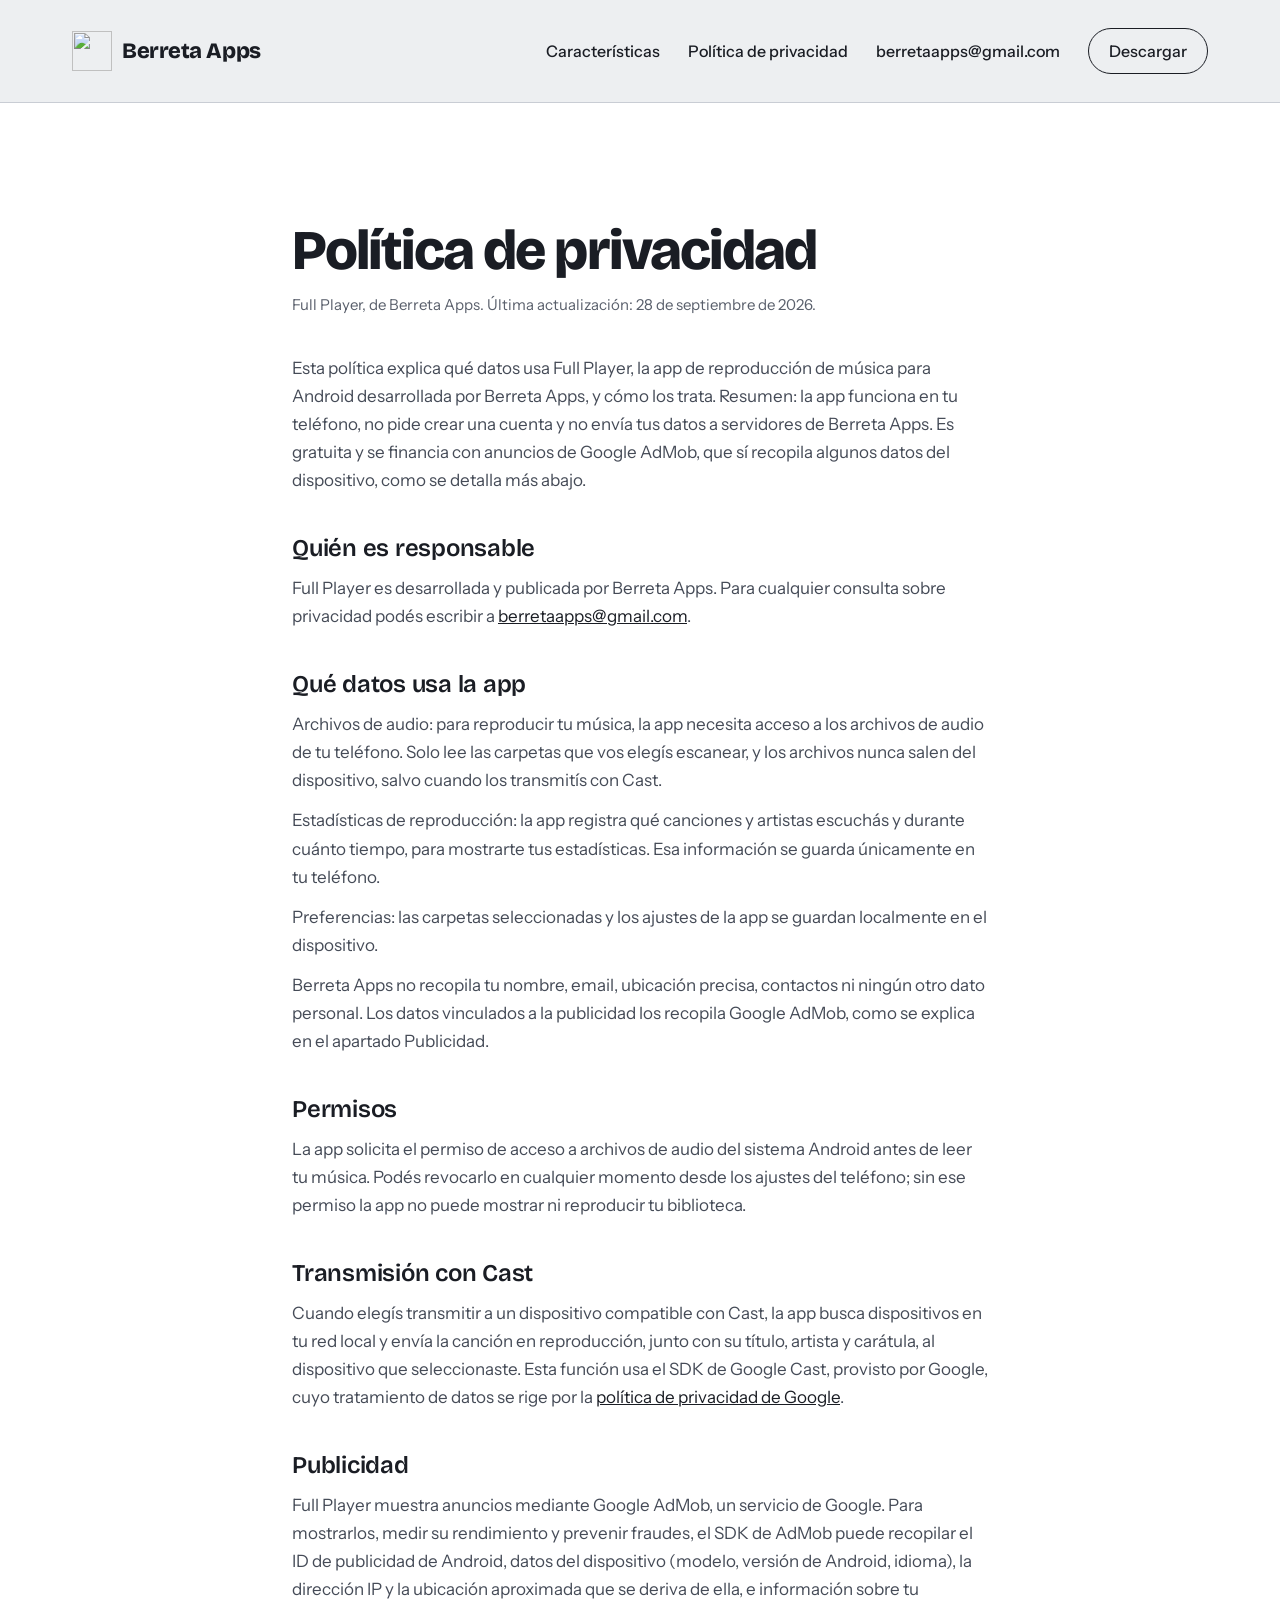
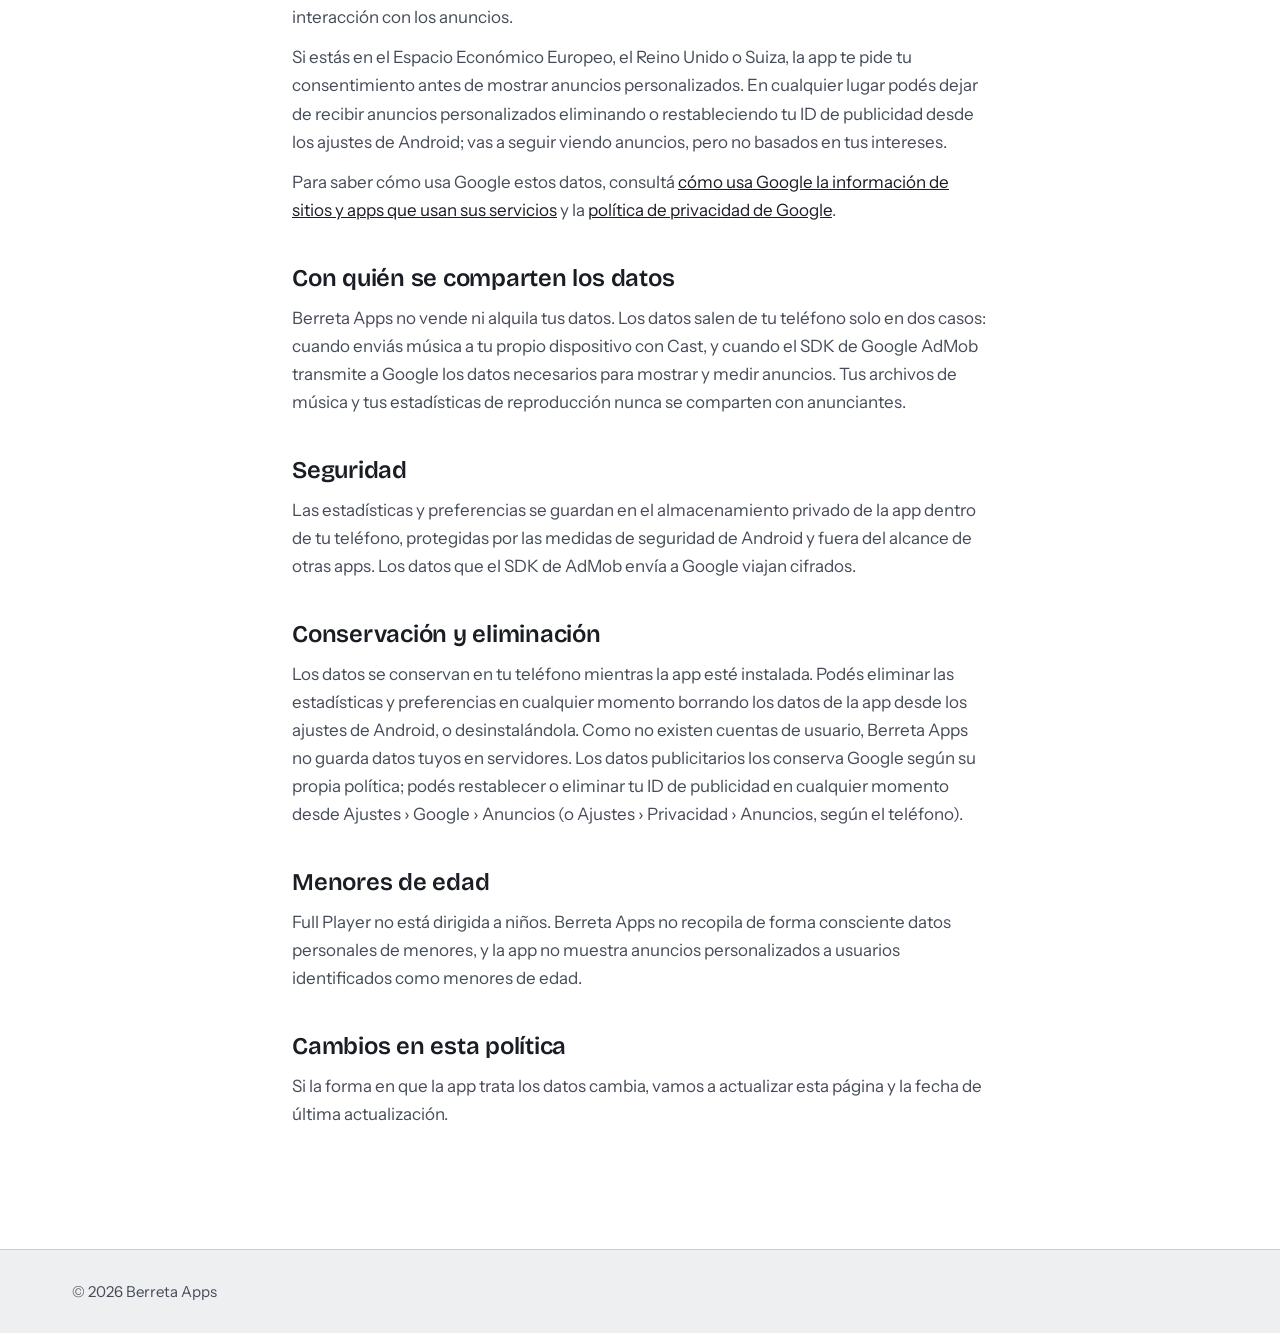
==== index.html @ 97961e1f "Add files via upload" ====
<!doctype html>
<html lang="es">
<head>
<meta charset="utf-8">
<meta name="viewport" content="width=device-width, initial-scale=1">
<title>Política de privacidad — Full Player | Berreta Apps</title>
<meta name="description" content="Política de privacidad de Full Player, app de Berreta Apps.">
<link rel="icon" type="image/png" href="../assets/favicon.png">
<link rel="apple-touch-icon" href="../assets/apple-touch-icon.png">
<link rel="preconnect" href="https://fonts.googleapis.com">
<link rel="preconnect" href="https://fonts.gstatic.com" crossorigin>
<link href="https://fonts.googleapis.com/css2?family=Bricolage+Grotesque:opsz,wght@12..96,400;12..96,600;12..96,800&amp;family=Instrument+Sans:wght@400;500;600&amp;display=swap" rel="stylesheet">
<style>
html{scroll-behavior:smooth}
body{margin:0;background:#EDEFF1;color:#1A1D24;font-family:'Instrument Sans',system-ui,sans-serif;-webkit-text-size-adjust:100%}
a{color:#1A1D24}a:hover{color:#2F4BD8}
a:focus-visible{outline:3px solid #2F4BD8;outline-offset:3px}
img{max-width:100%}
@media (prefers-reduced-motion:reduce){html{scroll-behavior:auto}}
@media (max-width:720px){
header nav{gap:16px 20px!important;font-size:15px!important}
h1{font-size:46px!important}
#descargar{padding-top:72px!important;padding-bottom:72px!important}
#inicio{padding-top:32px!important;padding-bottom:72px!important}
#caracteristicas>div,#privacidad>div{padding-top:56px!important;padding-bottom:56px!important}
#caracteristicas h2{font-size:36px!important}
#descargar h2{font-size:72px!important}
#privacidad h1{font-size:40px!important}
}
</style>
</head>
<body>
<div style="width: 100%; box-sizing: border-box; background: #EDEFF1; color: #1A1D24">
<header style="max-width: 1200px; margin: 0 auto; padding: 28px 32px; box-sizing: border-box; display: flex; justify-content: space-between; align-items: center; gap: 24px; flex-wrap: wrap">
<a href="../" style="display: flex; align-items: center; gap: 10px; text-decoration: none; font-family: 'Bricolage Grotesque', sans-serif; font-weight: 800; font-size: 22px; letter-spacing: -0.02em">
<img src="../assets/logo.png" alt="" style="width: 40px; height: 40px; display: block">
Berreta Apps
</a>
<nav aria-label="Principal" style="display: flex; flex-wrap: wrap; gap: 28px; align-items: center; font-size: 16px; font-weight: 500">
<a href="../#caracteristicas" style="text-decoration: none">Características</a>
<a href="./" aria-current="page" style="text-decoration: none">Política de privacidad</a>
<a href="mailto:berretaapps@gmail.com" style="text-decoration: none">berretaapps@gmail.com</a>
<a href="../#descargar" style="text-decoration: none; padding: 12px 20px; border-radius: 999px; border: 1.5px solid #1A1D24">Descargar</a>
</nav>
</header>
<main>
<section id="privacidad" style="background: #FFFFFF; border-top: 1px solid #C9CDD4; min-height: 70vh">
<div style="max-width: 760px; margin: 0 auto; padding: 120px 32px; box-sizing: border-box; display: flex; flex-direction: column; gap: 40px">
<div style="display: flex; flex-direction: column; gap: 16px">
<h1 style="margin: 0; font-family: 'Bricolage Grotesque', sans-serif; font-weight: 800; font-size: 56px; line-height: 1; letter-spacing: -0.035em">Política de privacidad</h1>
<p style="margin: 0; font-size: 15px; color: #5A606C">Full Player, de Berreta Apps. Última actualización: 28 de septiembre de 2026.</p>
</div>
<p style="margin: 0; font-size: 17px; line-height: 1.65; color: #454B57">Esta política explica qué datos usa Full Player, la app de reproducción de música para Android desarrollada por Berreta Apps, y cómo los trata. Resumen: la app funciona en tu teléfono, no pide crear una cuenta y no envía tus datos a servidores de Berreta Apps. Es gratuita y se financia con anuncios de Google AdMob, que sí recopila algunos datos del dispositivo, como se detalla más abajo.</p>
<div style="display: flex; flex-direction: column; gap: 12px">
<h3 style="margin: 0; font-family: 'Bricolage Grotesque', sans-serif; font-weight: 600; font-size: 24px; letter-spacing: -0.01em; color: #1A1D24">Quién es responsable</h3>
<p style="margin: 0; font-size: 17px; line-height: 1.65; color: #454B57">Full Player es desarrollada y publicada por Berreta Apps. Para cualquier consulta sobre privacidad podés escribir a <a href="mailto:berretaapps@gmail.com">berretaapps@gmail.com</a>.</p>
</div>
<div style="display: flex; flex-direction: column; gap: 12px">
<h3 style="margin: 0; font-family: 'Bricolage Grotesque', sans-serif; font-weight: 600; font-size: 24px; letter-spacing: -0.01em; color: #1A1D24">Qué datos usa la app</h3>
<p style="margin: 0; font-size: 17px; line-height: 1.65; color: #454B57">Archivos de audio: para reproducir tu música, la app necesita acceso a los archivos de audio de tu teléfono. Solo lee las carpetas que vos elegís escanear, y los archivos nunca salen del dispositivo, salvo cuando los transmitís con Cast.</p>
<p style="margin: 0; font-size: 17px; line-height: 1.65; color: #454B57">Estadísticas de reproducción: la app registra qué canciones y artistas escuchás y durante cuánto tiempo, para mostrarte tus estadísticas. Esa información se guarda únicamente en tu teléfono.</p>
<p style="margin: 0; font-size: 17px; line-height: 1.65; color: #454B57">Preferencias: las carpetas seleccionadas y los ajustes de la app se guardan localmente en el dispositivo.</p>
<p style="margin: 0; font-size: 17px; line-height: 1.65; color: #454B57">Berreta Apps no recopila tu nombre, email, ubicación precisa, contactos ni ningún otro dato personal. Los datos vinculados a la publicidad los recopila Google AdMob, como se explica en el apartado Publicidad.</p>
</div>
<div style="display: flex; flex-direction: column; gap: 12px">
<h3 style="margin: 0; font-family: 'Bricolage Grotesque', sans-serif; font-weight: 600; font-size: 24px; letter-spacing: -0.01em; color: #1A1D24">Permisos</h3>
<p style="margin: 0; font-size: 17px; line-height: 1.65; color: #454B57">La app solicita el permiso de acceso a archivos de audio del sistema Android antes de leer tu música. Podés revocarlo en cualquier momento desde los ajustes del teléfono; sin ese permiso la app no puede mostrar ni reproducir tu biblioteca.</p>
</div>
<div style="display: flex; flex-direction: column; gap: 12px">
<h3 style="margin: 0; font-family: 'Bricolage Grotesque', sans-serif; font-weight: 600; font-size: 24px; letter-spacing: -0.01em; color: #1A1D24">Transmisión con Cast</h3>
<p style="margin: 0; font-size: 17px; line-height: 1.65; color: #454B57">Cuando elegís transmitir a un dispositivo compatible con Cast, la app busca dispositivos en tu red local y envía la canción en reproducción, junto con su título, artista y carátula, al dispositivo que seleccionaste. Esta función usa el SDK de Google Cast, provisto por Google, cuyo tratamiento de datos se rige por la <a href="https://policies.google.com/privacy">política de privacidad de Google</a>.</p>
</div>
<div style="display: flex; flex-direction: column; gap: 12px">
<h3 style="margin: 0; font-family: 'Bricolage Grotesque', sans-serif; font-weight: 600; font-size: 24px; letter-spacing: -0.01em; color: #1A1D24">Publicidad</h3>
<p style="margin: 0; font-size: 17px; line-height: 1.65; color: #454B57">Full Player muestra anuncios mediante Google AdMob, un servicio de Google. Para mostrarlos, medir su rendimiento y prevenir fraudes, el SDK de AdMob puede recopilar el ID de publicidad de Android, datos del dispositivo (modelo, versión de Android, idioma), la dirección IP y la ubicación aproximada que se deriva de ella, e información sobre tu interacción con los anuncios.</p>
<p style="margin: 0; font-size: 17px; line-height: 1.65; color: #454B57">Si estás en el Espacio Económico Europeo, el Reino Unido o Suiza, la app te pide tu consentimiento antes de mostrar anuncios personalizados. En cualquier lugar podés dejar de recibir anuncios personalizados eliminando o restableciendo tu ID de publicidad desde los ajustes de Android; vas a seguir viendo anuncios, pero no basados en tus intereses.</p>
<p style="margin: 0; font-size: 17px; line-height: 1.65; color: #454B57">Para saber cómo usa Google estos datos, consultá <a href="https://policies.google.com/technologies/partner-sites">cómo usa Google la información de sitios y apps que usan sus servicios</a> y la <a href="https://policies.google.com/privacy">política de privacidad de Google</a>.</p>
</div>
<div style="display: flex; flex-direction: column; gap: 12px">
<h3 style="margin: 0; font-family: 'Bricolage Grotesque', sans-serif; font-weight: 600; font-size: 24px; letter-spacing: -0.01em; color: #1A1D24">Con quién se comparten los datos</h3>
<p style="margin: 0; font-size: 17px; line-height: 1.65; color: #454B57">Berreta Apps no vende ni alquila tus datos. Los datos salen de tu teléfono solo en dos casos: cuando enviás música a tu propio dispositivo con Cast, y cuando el SDK de Google AdMob transmite a Google los datos necesarios para mostrar y medir anuncios. Tus archivos de música y tus estadísticas de reproducción nunca se comparten con anunciantes.</p>
</div>
<div style="display: flex; flex-direction: column; gap: 12px">
<h3 style="margin: 0; font-family: 'Bricolage Grotesque', sans-serif; font-weight: 600; font-size: 24px; letter-spacing: -0.01em; color: #1A1D24">Seguridad</h3>
<p style="margin: 0; font-size: 17px; line-height: 1.65; color: #454B57">Las estadísticas y preferencias se guardan en el almacenamiento privado de la app dentro de tu teléfono, protegidas por las medidas de seguridad de Android y fuera del alcance de otras apps. Los datos que el SDK de AdMob envía a Google viajan cifrados.</p>
</div>
<div style="display: flex; flex-direction: column; gap: 12px">
<h3 style="margin: 0; font-family: 'Bricolage Grotesque', sans-serif; font-weight: 600; font-size: 24px; letter-spacing: -0.01em; color: #1A1D24">Conservación y eliminación</h3>
<p style="margin: 0; font-size: 17px; line-height: 1.65; color: #454B57">Los datos se conservan en tu teléfono mientras la app esté instalada. Podés eliminar las estadísticas y preferencias en cualquier momento borrando los datos de la app desde los ajustes de Android, o desinstalándola. Como no existen cuentas de usuario, Berreta Apps no guarda datos tuyos en servidores. Los datos publicitarios los conserva Google según su propia política; podés restablecer o eliminar tu ID de publicidad en cualquier momento desde Ajustes › Google › Anuncios (o Ajustes › Privacidad › Anuncios, según el teléfono).</p>
</div>
<div style="display: flex; flex-direction: column; gap: 12px">
<h3 style="margin: 0; font-family: 'Bricolage Grotesque', sans-serif; font-weight: 600; font-size: 24px; letter-spacing: -0.01em; color: #1A1D24">Menores de edad</h3>
<p style="margin: 0; font-size: 17px; line-height: 1.65; color: #454B57">Full Player no está dirigida a niños. Berreta Apps no recopila de forma consciente datos personales de menores, y la app no muestra anuncios personalizados a usuarios identificados como menores de edad.</p>
</div>
<div style="display: flex; flex-direction: column; gap: 12px">
<h3 style="margin: 0; font-family: 'Bricolage Grotesque', sans-serif; font-weight: 600; font-size: 24px; letter-spacing: -0.01em; color: #1A1D24">Cambios en esta política</h3>
<p style="margin: 0; font-size: 17px; line-height: 1.65; color: #454B57">Si la forma en que la app trata los datos cambia, vamos a actualizar esta página y la fecha de última actualización.</p>
</div>
</div>
</section>
</main>
<footer style="border-top: 1px solid #C9CDD4">
<div style="max-width: 1200px; margin: 0 auto; padding: 32px; box-sizing: border-box; display: flex; flex-wrap: wrap; justify-content: space-between; gap: 16px; font-size: 15px; color: #454B57">
<span>© 2026 Berreta Apps</span>
</div>
</footer>
</div>
</body>
</html>
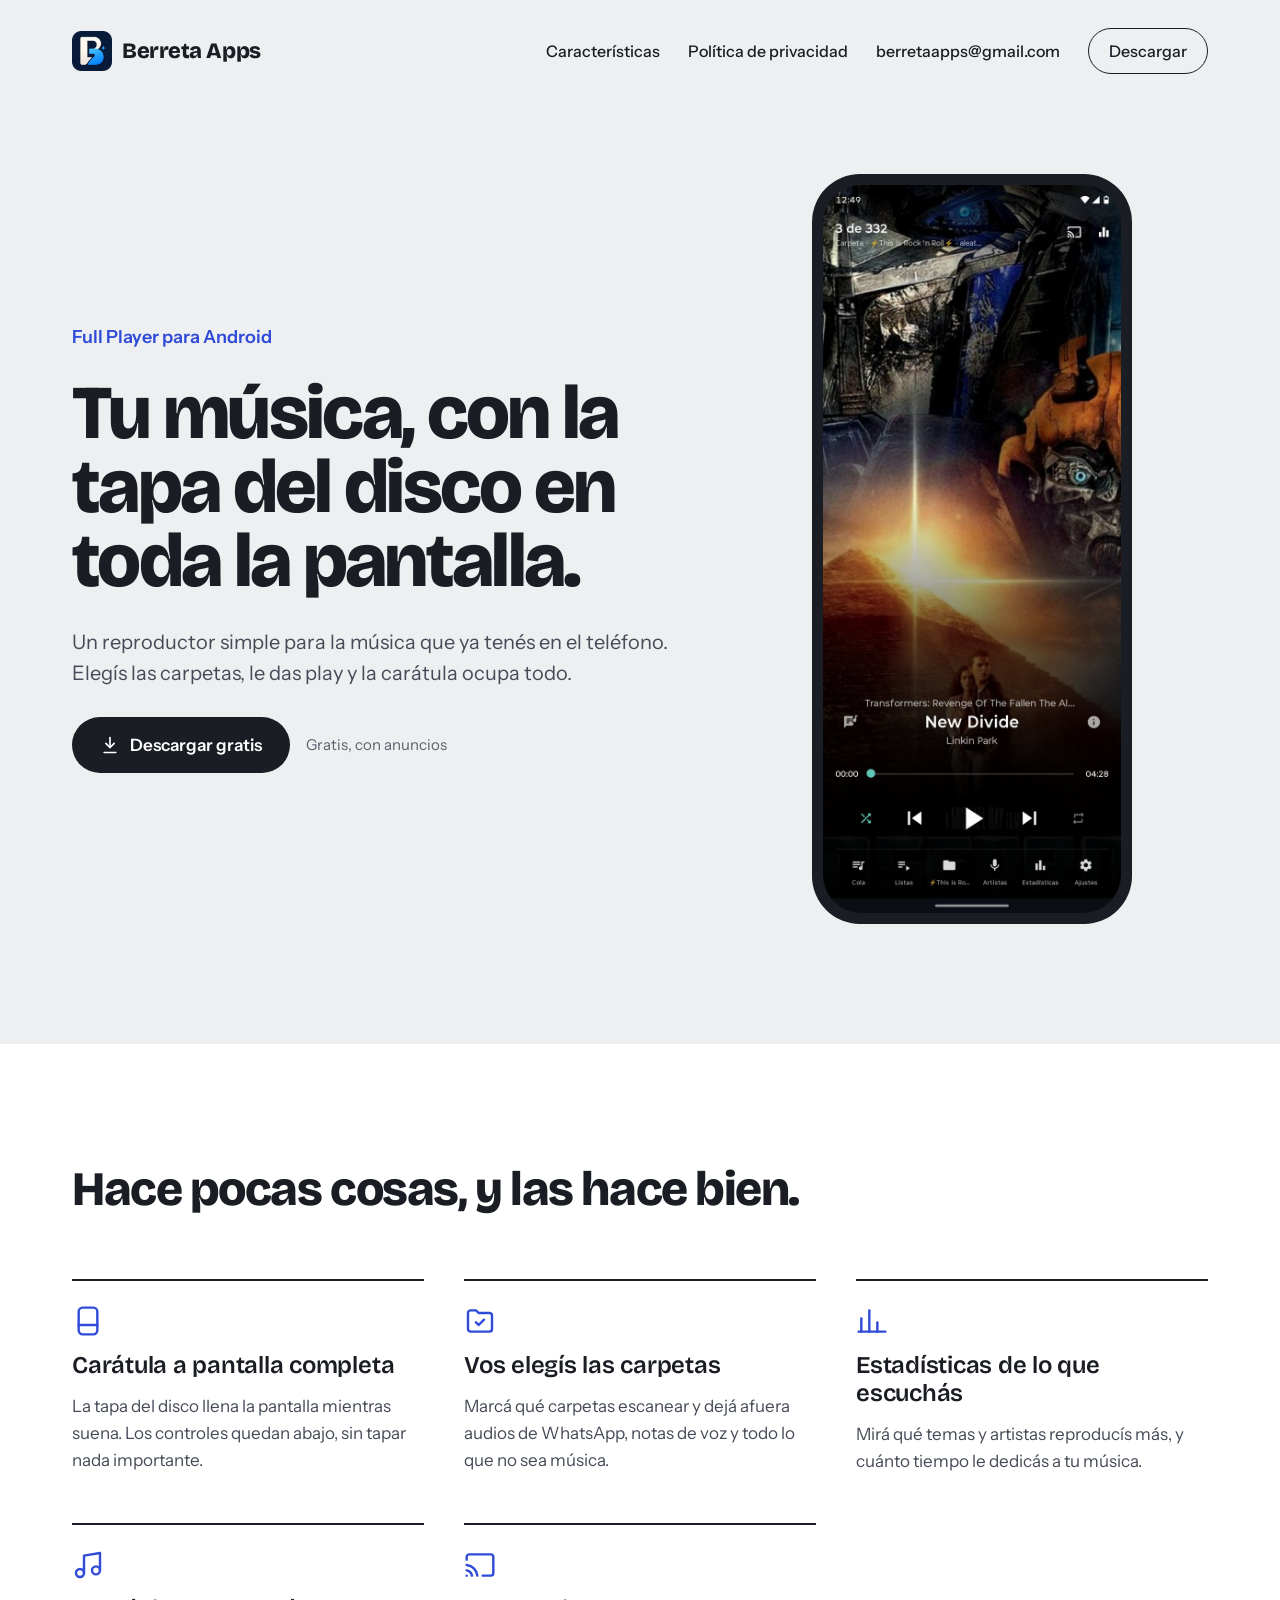
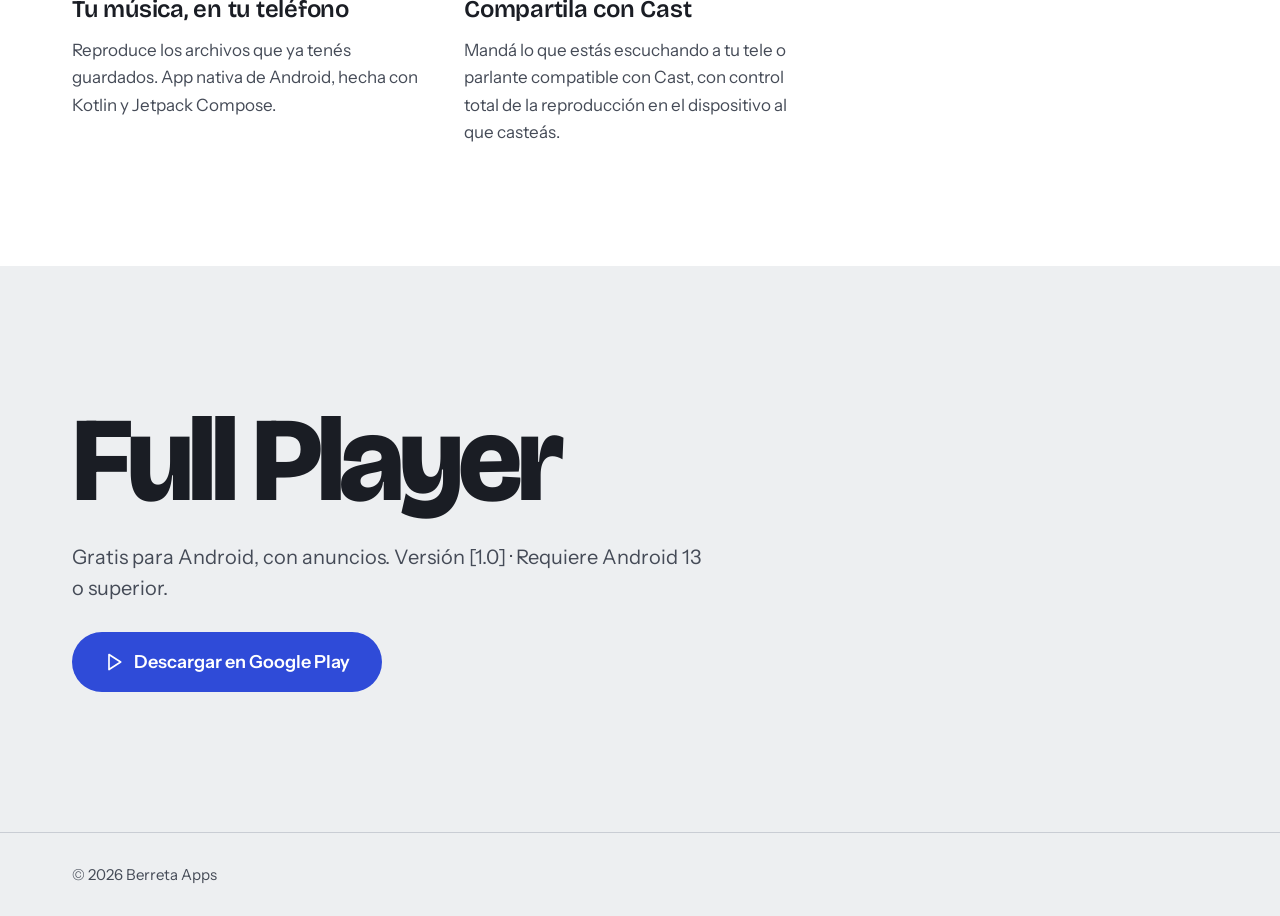
==== commit 69128124: "Add files via upload" ====
--- a/index.html
+++ b/index.html
@@ -3,10 +3,10 @@
 <head>
 <meta charset="utf-8">
 <meta name="viewport" content="width=device-width, initial-scale=1">
-<title>Política de privacidad — Full Player | Berreta Apps</title>
-<meta name="description" content="Política de privacidad de Full Player, app de Berreta Apps.">
-<link rel="icon" type="image/png" href="../assets/favicon.png">
-<link rel="apple-touch-icon" href="../assets/apple-touch-icon.png">
+<title>Full Player — Berreta Apps</title>
+<meta name="description" content="Full Player, el reproductor de música para Android de Berreta Apps: carátula a pantalla completa, elegís las carpetas, estadísticas y Cast.">
+<link rel="icon" type="image/png" href="assets/favicon.png">
+<link rel="apple-touch-icon" href="assets/apple-touch-icon.png">
 <link rel="preconnect" href="https://fonts.googleapis.com">
 <link rel="preconnect" href="https://fonts.gstatic.com" crossorigin>
 <link href="https://fonts.googleapis.com/css2?family=Bricolage+Grotesque:opsz,wght@12..96,400;12..96,600;12..96,800&amp;family=Instrument+Sans:wght@400;500;600&amp;display=swap" rel="stylesheet">
@@ -30,80 +30,101 @@
 </style>
 </head>
 <body>
-<div style="width: 100%; box-sizing: border-box; background: #EDEFF1; color: #1A1D24">
+<div style="width: 100%; box-sizing: border-box; background: #EDEFF1; color: #1A1D24; font-family: 'Instrument Sans', system-ui, sans-serif">
+
 <header style="max-width: 1200px; margin: 0 auto; padding: 28px 32px; box-sizing: border-box; display: flex; justify-content: space-between; align-items: center; gap: 24px; flex-wrap: wrap">
-<a href="../" style="display: flex; align-items: center; gap: 10px; text-decoration: none; font-family: 'Bricolage Grotesque', sans-serif; font-weight: 800; font-size: 22px; letter-spacing: -0.02em">
-<img src="../assets/logo.png" alt="" style="width: 40px; height: 40px; display: block">
+<a href="#inicio" style="display: flex; align-items: center; gap: 10px; text-decoration: none; font-family: 'Bricolage Grotesque', sans-serif; font-weight: 800; font-size: 22px; letter-spacing: -0.02em">
+<img src="assets/logo.png" alt="" style="width: 40px; height: 40px; display: block">
 Berreta Apps
 </a>
 <nav aria-label="Principal" style="display: flex; flex-wrap: wrap; gap: 28px; align-items: center; font-size: 16px; font-weight: 500">
-<a href="../#caracteristicas" style="text-decoration: none">Características</a>
-<a href="./" aria-current="page" style="text-decoration: none">Política de privacidad</a>
+<a href="#caracteristicas" style="text-decoration: none">Características</a>
+<a href="privacidad/" style="text-decoration: none">Política de privacidad</a>
 <a href="mailto:berretaapps@gmail.com" style="text-decoration: none">berretaapps@gmail.com</a>
-<a href="../#descargar" style="text-decoration: none; padding: 12px 20px; border-radius: 999px; border: 1.5px solid #1A1D24">Descargar</a>
+<a href="#descargar" style="text-decoration: none; padding: 12px 20px; border-radius: 999px; border: 1.5px solid #1A1D24">Descargar</a>
 </nav>
 </header>
-<main>
-<section id="privacidad" style="background: #FFFFFF; border-top: 1px solid #C9CDD4; min-height: 70vh">
-<div style="max-width: 760px; margin: 0 auto; padding: 120px 32px; box-sizing: border-box; display: flex; flex-direction: column; gap: 40px">
-<div style="display: flex; flex-direction: column; gap: 16px">
-<h1 style="margin: 0; font-family: 'Bricolage Grotesque', sans-serif; font-weight: 800; font-size: 56px; line-height: 1; letter-spacing: -0.035em">Política de privacidad</h1>
-<p style="margin: 0; font-size: 15px; color: #5A606C">Full Player, de Berreta Apps. Última actualización: 28 de septiembre de 2026.</p>
+
+<section id="inicio" style="max-width: 1200px; margin: 0 auto; padding: 72px 32px 120px; box-sizing: border-box; display: flex; flex-wrap: wrap; align-items: center; justify-content: space-between; gap: 64px">
+<div style="flex: 1 1 460px; max-width: 600px; display: flex; flex-direction: column; gap: 28px">
+<p style="margin: 0; font-size: 18px; font-weight: 600; color: #2F4BD8">Full Player para Android</p>
+<h1 style="margin: 0; font-family: 'Bricolage Grotesque', sans-serif; font-weight: 800; font-size: 76px; line-height: 0.98; letter-spacing: -0.035em">Tu música, con la tapa del disco en toda la pantalla.</h1>
+<p style="margin: 0; font-size: 20px; line-height: 1.55; color: #454B57; max-width: 30em">Un reproductor simple para la música que ya tenés en el teléfono. Elegís las carpetas, le das play y la carátula ocupa todo.</p>
+<div style="display: flex; flex-wrap: wrap; gap: 16px; align-items: center">
+<a href="#descargar" style="display: inline-flex; align-items: center; gap: 10px; min-height: 56px; padding: 0 28px; border-radius: 999px; background: #1A1D24; color: #FFFFFF; text-decoration: none; font-size: 17px; font-weight: 600">
+<svg width="20" height="20" viewBox="0 0 24 24" fill="none" stroke="currentColor" stroke-width="2" stroke-linecap="round" stroke-linejoin="round" aria-hidden="true"><path d="M12 3v12"></path><path d="M7 10l5 5 5-5"></path><path d="M5 21h14"></path></svg>
+Descargar gratis
+</a>
+<span style="font-size: 15px; color: #5A606C">Gratis, con anuncios</span>
 </div>
-<p style="margin: 0; font-size: 17px; line-height: 1.65; color: #454B57">Esta política explica qué datos usa Full Player, la app de reproducción de música para Android desarrollada por Berreta Apps, y cómo los trata. Resumen: la app funciona en tu teléfono, no pide crear una cuenta y no envía tus datos a servidores de Berreta Apps. Es gratuita y se financia con anuncios de Google AdMob, que sí recopila algunos datos del dispositivo, como se detalla más abajo.</p>
-<div style="display: flex; flex-direction: column; gap: 12px">
-<h3 style="margin: 0; font-family: 'Bricolage Grotesque', sans-serif; font-weight: 600; font-size: 24px; letter-spacing: -0.01em; color: #1A1D24">Quién es responsable</h3>
-<p style="margin: 0; font-size: 17px; line-height: 1.65; color: #454B57">Full Player es desarrollada y publicada por Berreta Apps. Para cualquier consulta sobre privacidad podés escribir a <a href="mailto:berretaapps@gmail.com">berretaapps@gmail.com</a>.</p>
 </div>
-<div style="display: flex; flex-direction: column; gap: 12px">
-<h3 style="margin: 0; font-family: 'Bricolage Grotesque', sans-serif; font-weight: 600; font-size: 24px; letter-spacing: -0.01em; color: #1A1D24">Qué datos usa la app</h3>
-<p style="margin: 0; font-size: 17px; line-height: 1.65; color: #454B57">Archivos de audio: para reproducir tu música, la app necesita acceso a los archivos de audio de tu teléfono. Solo lee las carpetas que vos elegís escanear, y los archivos nunca salen del dispositivo, salvo cuando los transmitís con Cast.</p>
-<p style="margin: 0; font-size: 17px; line-height: 1.65; color: #454B57">Estadísticas de reproducción: la app registra qué canciones y artistas escuchás y durante cuánto tiempo, para mostrarte tus estadísticas. Esa información se guarda únicamente en tu teléfono.</p>
-<p style="margin: 0; font-size: 17px; line-height: 1.65; color: #454B57">Preferencias: las carpetas seleccionadas y los ajustes de la app se guardan localmente en el dispositivo.</p>
-<p style="margin: 0; font-size: 17px; line-height: 1.65; color: #454B57">Berreta Apps no recopila tu nombre, email, ubicación precisa, contactos ni ningún otro dato personal. Los datos vinculados a la publicidad los recopila Google AdMob, como se explica en el apartado Publicidad.</p>
-</div>
-<div style="display: flex; flex-direction: column; gap: 12px">
-<h3 style="margin: 0; font-family: 'Bricolage Grotesque', sans-serif; font-weight: 600; font-size: 24px; letter-spacing: -0.01em; color: #1A1D24">Permisos</h3>
-<p style="margin: 0; font-size: 17px; line-height: 1.65; color: #454B57">La app solicita el permiso de acceso a archivos de audio del sistema Android antes de leer tu música. Podés revocarlo en cualquier momento desde los ajustes del teléfono; sin ese permiso la app no puede mostrar ni reproducir tu biblioteca.</p>
-</div>
-<div style="display: flex; flex-direction: column; gap: 12px">
-<h3 style="margin: 0; font-family: 'Bricolage Grotesque', sans-serif; font-weight: 600; font-size: 24px; letter-spacing: -0.01em; color: #1A1D24">Transmisión con Cast</h3>
-<p style="margin: 0; font-size: 17px; line-height: 1.65; color: #454B57">Cuando elegís transmitir a un dispositivo compatible con Cast, la app busca dispositivos en tu red local y envía la canción en reproducción, junto con su título, artista y carátula, al dispositivo que seleccionaste. Esta función usa el SDK de Google Cast, provisto por Google, cuyo tratamiento de datos se rige por la <a href="https://policies.google.com/privacy">política de privacidad de Google</a>.</p>
-</div>
-<div style="display: flex; flex-direction: column; gap: 12px">
-<h3 style="margin: 0; font-family: 'Bricolage Grotesque', sans-serif; font-weight: 600; font-size: 24px; letter-spacing: -0.01em; color: #1A1D24">Publicidad</h3>
-<p style="margin: 0; font-size: 17px; line-height: 1.65; color: #454B57">Full Player muestra anuncios mediante Google AdMob, un servicio de Google. Para mostrarlos, medir su rendimiento y prevenir fraudes, el SDK de AdMob puede recopilar el ID de publicidad de Android, datos del dispositivo (modelo, versión de Android, idioma), la dirección IP y la ubicación aproximada que se deriva de ella, e información sobre tu interacción con los anuncios.</p>
-<p style="margin: 0; font-size: 17px; line-height: 1.65; color: #454B57">Si estás en el Espacio Económico Europeo, el Reino Unido o Suiza, la app te pide tu consentimiento antes de mostrar anuncios personalizados. En cualquier lugar podés dejar de recibir anuncios personalizados eliminando o restableciendo tu ID de publicidad desde los ajustes de Android; vas a seguir viendo anuncios, pero no basados en tus intereses.</p>
-<p style="margin: 0; font-size: 17px; line-height: 1.65; color: #454B57">Para saber cómo usa Google estos datos, consultá <a href="https://policies.google.com/technologies/partner-sites">cómo usa Google la información de sitios y apps que usan sus servicios</a> y la <a href="https://policies.google.com/privacy">política de privacidad de Google</a>.</p>
-</div>
-<div style="display: flex; flex-direction: column; gap: 12px">
-<h3 style="margin: 0; font-family: 'Bricolage Grotesque', sans-serif; font-weight: 600; font-size: 24px; letter-spacing: -0.01em; color: #1A1D24">Con quién se comparten los datos</h3>
-<p style="margin: 0; font-size: 17px; line-height: 1.65; color: #454B57">Berreta Apps no vende ni alquila tus datos. Los datos salen de tu teléfono solo en dos casos: cuando enviás música a tu propio dispositivo con Cast, y cuando el SDK de Google AdMob transmite a Google los datos necesarios para mostrar y medir anuncios. Tus archivos de música y tus estadísticas de reproducción nunca se comparten con anunciantes.</p>
-</div>
-<div style="display: flex; flex-direction: column; gap: 12px">
-<h3 style="margin: 0; font-family: 'Bricolage Grotesque', sans-serif; font-weight: 600; font-size: 24px; letter-spacing: -0.01em; color: #1A1D24">Seguridad</h3>
-<p style="margin: 0; font-size: 17px; line-height: 1.65; color: #454B57">Las estadísticas y preferencias se guardan en el almacenamiento privado de la app dentro de tu teléfono, protegidas por las medidas de seguridad de Android y fuera del alcance de otras apps. Los datos que el SDK de AdMob envía a Google viajan cifrados.</p>
-</div>
-<div style="display: flex; flex-direction: column; gap: 12px">
-<h3 style="margin: 0; font-family: 'Bricolage Grotesque', sans-serif; font-weight: 600; font-size: 24px; letter-spacing: -0.01em; color: #1A1D24">Conservación y eliminación</h3>
-<p style="margin: 0; font-size: 17px; line-height: 1.65; color: #454B57">Los datos se conservan en tu teléfono mientras la app esté instalada. Podés eliminar las estadísticas y preferencias en cualquier momento borrando los datos de la app desde los ajustes de Android, o desinstalándola. Como no existen cuentas de usuario, Berreta Apps no guarda datos tuyos en servidores. Los datos publicitarios los conserva Google según su propia política; podés restablecer o eliminar tu ID de publicidad en cualquier momento desde Ajustes › Google › Anuncios (o Ajustes › Privacidad › Anuncios, según el teléfono).</p>
-</div>
-<div style="display: flex; flex-direction: column; gap: 12px">
-<h3 style="margin: 0; font-family: 'Bricolage Grotesque', sans-serif; font-weight: 600; font-size: 24px; letter-spacing: -0.01em; color: #1A1D24">Menores de edad</h3>
-<p style="margin: 0; font-size: 17px; line-height: 1.65; color: #454B57">Full Player no está dirigida a niños. Berreta Apps no recopila de forma consciente datos personales de menores, y la app no muestra anuncios personalizados a usuarios identificados como menores de edad.</p>
-</div>
-<div style="display: flex; flex-direction: column; gap: 12px">
-<h3 style="margin: 0; font-family: 'Bricolage Grotesque', sans-serif; font-weight: 600; font-size: 24px; letter-spacing: -0.01em; color: #1A1D24">Cambios en esta política</h3>
-<p style="margin: 0; font-size: 17px; line-height: 1.65; color: #454B57">Si la forma en que la app trata los datos cambia, vamos a actualizar esta página y la fecha de última actualización.</p>
+
+<div style="flex: 0 0 auto; margin: 0 auto; position: relative">
+<div style="width: 320px; box-sizing: border-box; padding: 11px; border-radius: 48px; background: #1A1D24">
+<div style="width: 100%; aspect-ratio: 1080 / 2640; border-radius: 38px; overflow: hidden; background: #1A1D24"><img src="assets/captura.jpg" alt="Full Player reproduciendo New Divide de Linkin Park, con la carátula del disco ocupando toda la pantalla" style="width: 100%; height: 100%; object-fit: cover; display: block"></div>
 </div>
 </div>
 </section>
-</main>
+
+<section id="caracteristicas" style="background: #FFFFFF">
+<div style="max-width: 1200px; margin: 0 auto; padding: 120px 32px; box-sizing: border-box; display: flex; flex-direction: column; gap: 64px">
+<h2 style="margin: 0; max-width: 16em; font-family: 'Bricolage Grotesque', sans-serif; font-weight: 800; font-size: 48px; line-height: 1.05; letter-spacing: -0.03em">Hace pocas cosas, y las hace bien.</h2>
+<div style="display: grid; grid-template-columns: repeat(auto-fit, minmax(300px, 1fr)); gap: 48px 40px">
+
+<div style="display: flex; flex-direction: column; gap: 14px; padding-top: 24px; border-top: 2px solid #1A1D24">
+<svg width="32" height="32" viewBox="0 0 24 24" fill="none" stroke="#2F4BD8" stroke-width="1.8" stroke-linecap="round" stroke-linejoin="round" aria-hidden="true"><rect x="5" y="2" width="14" height="20" rx="3"></rect><path d="M5 15h14"></path></svg>
+<h3 style="margin: 0; font-family: 'Bricolage Grotesque', sans-serif; font-weight: 600; font-size: 24px; letter-spacing: -0.01em">Carátula a pantalla completa</h3>
+<p style="margin: 0; font-size: 17px; line-height: 1.6; color: #454B57">La tapa del disco llena la pantalla mientras suena. Los controles quedan abajo, sin tapar nada importante.</p>
+</div>
+
+<div style="display: flex; flex-direction: column; gap: 14px; padding-top: 24px; border-top: 2px solid #1A1D24">
+<svg width="32" height="32" viewBox="0 0 24 24" fill="none" stroke="#2F4BD8" stroke-width="1.8" stroke-linecap="round" stroke-linejoin="round" aria-hidden="true"><path d="M3 6a2 2 0 0 1 2-2h4l2 2h8a2 2 0 0 1 2 2v10a2 2 0 0 1-2 2H5a2 2 0 0 1-2-2V6z"></path><path d="M9 13l2 2 4-4"></path></svg>
+<h3 style="margin: 0; font-family: 'Bricolage Grotesque', sans-serif; font-weight: 600; font-size: 24px; letter-spacing: -0.01em">Vos elegís las carpetas</h3>
+<p style="margin: 0; font-size: 17px; line-height: 1.6; color: #454B57">Marcá qué carpetas escanear y dejá afuera audios de WhatsApp, notas de voz y todo lo que no sea música.</p>
+</div>
+
+<div style="display: flex; flex-direction: column; gap: 14px; padding-top: 24px; border-top: 2px solid #1A1D24">
+<svg width="32" height="32" viewBox="0 0 24 24" fill="none" stroke="#2F4BD8" stroke-width="1.8" stroke-linecap="round" stroke-linejoin="round" aria-hidden="true"><path d="M4 20V10"></path><path d="M10 20V4"></path><path d="M16 20v-7"></path><path d="M22 20H2"></path></svg>
+<h3 style="margin: 0; font-family: 'Bricolage Grotesque', sans-serif; font-weight: 600; font-size: 24px; letter-spacing: -0.01em">Estadísticas de lo que escuchás</h3>
+<p style="margin: 0; font-size: 17px; line-height: 1.6; color: #454B57">Mirá qué temas y artistas reproducís más, y cuánto tiempo le dedicás a tu música.</p>
+</div>
+
+<div style="display: flex; flex-direction: column; gap: 14px; padding-top: 24px; border-top: 2px solid #1A1D24">
+<svg width="32" height="32" viewBox="0 0 24 24" fill="none" stroke="#2F4BD8" stroke-width="1.8" stroke-linecap="round" stroke-linejoin="round" aria-hidden="true"><path d="M9 18V5l12-2v13"></path><circle cx="6" cy="18" r="3"></circle><circle cx="18" cy="16" r="3"></circle></svg>
+<h3 style="margin: 0; font-family: 'Bricolage Grotesque', sans-serif; font-weight: 600; font-size: 24px; letter-spacing: -0.01em">Tu música, en tu teléfono</h3>
+<p style="margin: 0; font-size: 17px; line-height: 1.6; color: #454B57">Reproduce los archivos que ya tenés guardados. App nativa de Android, hecha con Kotlin y Jetpack Compose.</p>
+</div>
+
+<div style="display: flex; flex-direction: column; gap: 14px; padding-top: 24px; border-top: 2px solid #1A1D24">
+<svg width="32" height="32" viewBox="0 0 24 24" fill="none" stroke="#2F4BD8" stroke-width="1.8" stroke-linecap="round" stroke-linejoin="round" aria-hidden="true"><path d="M2 8V6a2 2 0 0 1 2-2h16a2 2 0 0 1 2 2v12a2 2 0 0 1-2 2h-6"></path><path d="M2 12a9 9 0 0 1 8 8"></path><path d="M2 16a5 5 0 0 1 4 4"></path><path d="M2 20h.01"></path></svg>
+<h3 style="margin: 0; font-family: 'Bricolage Grotesque', sans-serif; font-weight: 600; font-size: 24px; letter-spacing: -0.01em">Compartila con Cast</h3>
+<p style="margin: 0; font-size: 17px; line-height: 1.6; color: #454B57">Mandá lo que estás escuchando a tu tele o parlante compatible con Cast, con control total de la reproducción en el dispositivo al que casteás.</p>
+</div>
+
+</div>
+</div>
+</section>
+
+<section id="descargar" style="max-width: 1200px; margin: 0 auto; padding: 140px 32px; box-sizing: border-box; display: flex; flex-direction: column; align-items: flex-start; gap: 28px">
+<h2 style="margin: 0; font-family: 'Bricolage Grotesque', sans-serif; font-weight: 800; font-size: 120px; line-height: 0.9; letter-spacing: -0.045em">Full Player</h2>
+<p style="margin: 0; font-size: 20px; line-height: 1.55; color: #454B57; max-width: 32em">Gratis para Android, con anuncios. Versión [1.0] · Requiere Android 13&nbsp; o superior.</p>
+<div style="display: flex; flex-wrap: wrap; gap: 16px; align-items: center">
+<a href="#descargar" style="display: inline-flex; align-items: center; gap: 10px; min-height: 60px; padding: 0 32px; border-radius: 999px; background: #2F4BD8; color: #FFFFFF; text-decoration: none; font-size: 18px; font-weight: 600">
+<svg width="20" height="20" viewBox="0 0 24 24" fill="none" stroke="currentColor" stroke-width="2" stroke-linecap="round" stroke-linejoin="round" aria-hidden="true"><path d="M6 3l14 9-14 9V3z"></path></svg>
+Descargar en Google Play
+</a>
+</div>
+</section>
+
+
+
 <footer style="border-top: 1px solid #C9CDD4">
 <div style="max-width: 1200px; margin: 0 auto; padding: 32px; box-sizing: border-box; display: flex; flex-wrap: wrap; justify-content: space-between; gap: 16px; font-size: 15px; color: #454B57">
 <span>© 2026 Berreta Apps</span>
 </div>
 </footer>
+
 </div>
+
 </body>
 </html>
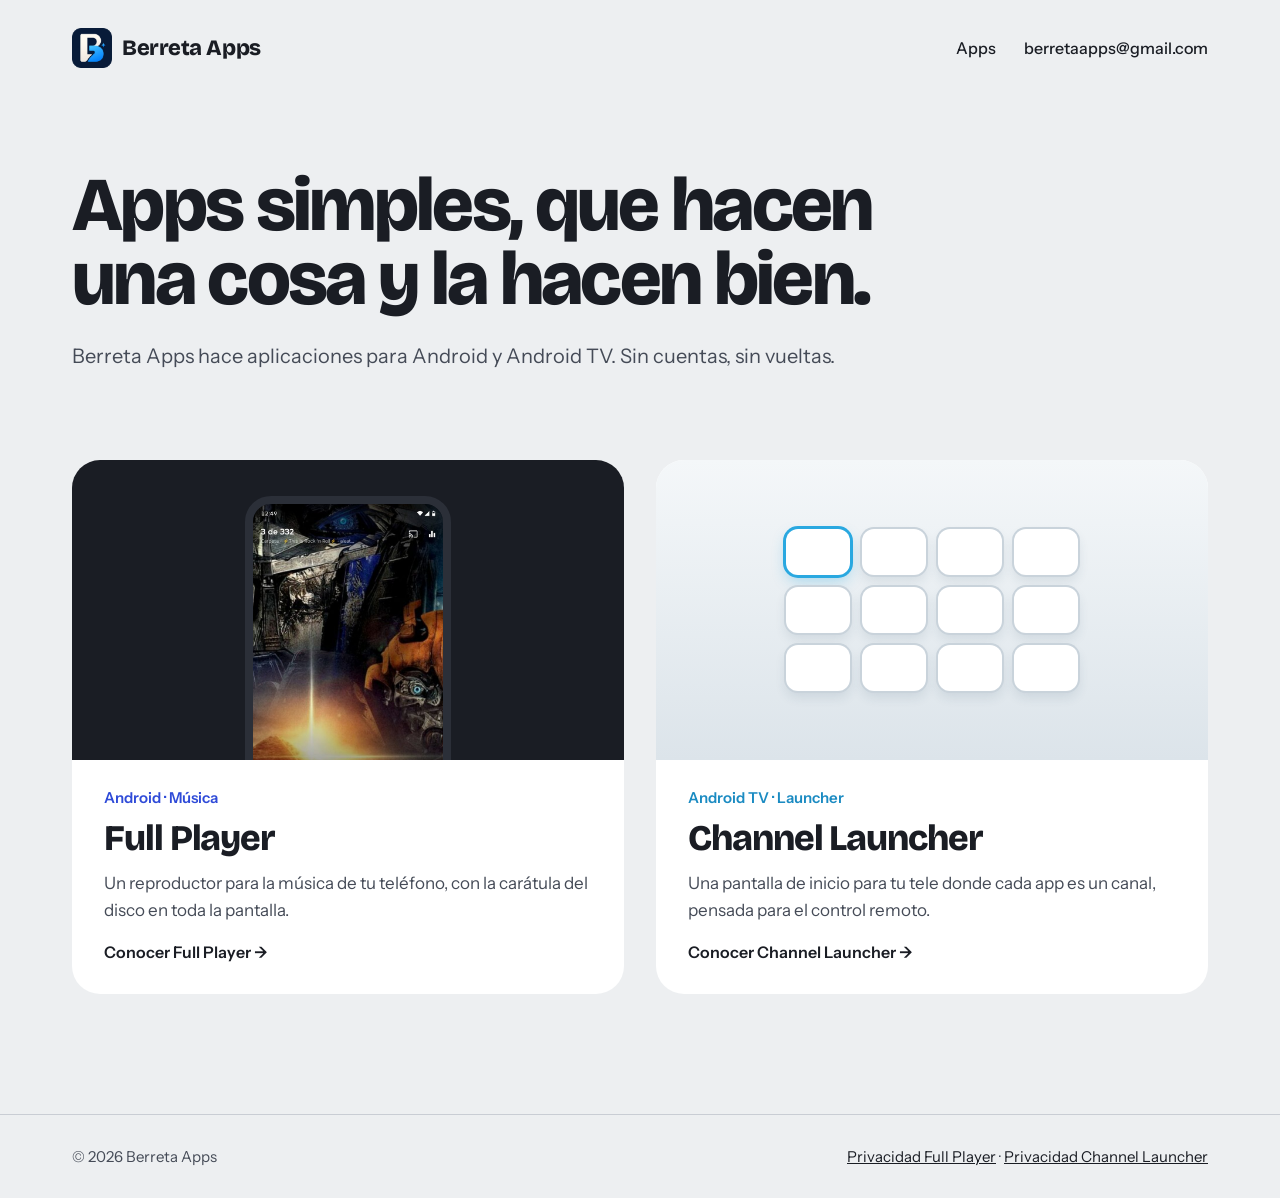
==== commit 6ab046c9: "Add files via upload" ====
--- a/index.html
+++ b/index.html
@@ -3,128 +3,83 @@
 <head>
 <meta charset="utf-8">
 <meta name="viewport" content="width=device-width, initial-scale=1">
-<title>Full Player — Berreta Apps</title>
-<meta name="description" content="Full Player, el reproductor de música para Android de Berreta Apps: carátula a pantalla completa, elegís las carpetas, estadísticas y Cast.">
+<title>Berreta Apps</title>
+<meta name="description" content="Berreta Apps: apps simples para Android y Android TV. Full Player y Channel Launcher.">
 <link rel="icon" type="image/png" href="assets/favicon.png">
 <link rel="apple-touch-icon" href="assets/apple-touch-icon.png">
 <link rel="preconnect" href="https://fonts.googleapis.com">
 <link rel="preconnect" href="https://fonts.gstatic.com" crossorigin>
-<link href="https://fonts.googleapis.com/css2?family=Bricolage+Grotesque:opsz,wght@12..96,400;12..96,600;12..96,800&amp;family=Instrument+Sans:wght@400;500;600&amp;display=swap" rel="stylesheet">
+<link href="https://fonts.googleapis.com/css2?family=Bricolage+Grotesque:opsz,wght@12..96,400;12..96,600;12..96,800&amp;family=Instrument+Sans:wght@400;500;600&amp;family=Nunito:wght@700;800&amp;display=swap" rel="stylesheet">
 <style>
-html{scroll-behavior:smooth}
 body{margin:0;background:#EDEFF1;color:#1A1D24;font-family:'Instrument Sans',system-ui,sans-serif;-webkit-text-size-adjust:100%}
 a{color:#1A1D24}a:hover{color:#2F4BD8}
 a:focus-visible{outline:3px solid #2F4BD8;outline-offset:3px}
-img{max-width:100%}
-@media (prefers-reduced-motion:reduce){html{scroll-behavior:auto}}
-@media (max-width:720px){
-header nav{gap:16px 20px!important;font-size:15px!important}
-h1{font-size:46px!important}
-#descargar{padding-top:72px!important;padding-bottom:72px!important}
-#inicio{padding-top:32px!important;padding-bottom:72px!important}
-#caracteristicas>div,#privacidad>div{padding-top:56px!important;padding-bottom:56px!important}
-#caracteristicas h2{font-size:36px!important}
-#descargar h2{font-size:72px!important}
-#privacidad h1{font-size:40px!important}
-}
+.wrap{max-width:1200px;margin:0 auto;padding:0 32px;box-sizing:border-box}
+header.wrap{display:flex;justify-content:space-between;align-items:center;gap:24px;flex-wrap:wrap;padding-top:28px;padding-bottom:28px}
+.brand{display:flex;align-items:center;gap:10px;text-decoration:none;font-family:'Bricolage Grotesque',sans-serif;font-weight:800;font-size:22px;letter-spacing:-0.02em}
+nav{display:flex;flex-wrap:wrap;gap:28px;font-size:16px;font-weight:500}
+nav a{text-decoration:none}
+.wrap.hero{padding-top:72px;padding-bottom:88px;max-width:1200px}.hero h1,.hero p{max-width:820px}
+h1{margin:0 0 24px;font-family:'Bricolage Grotesque',sans-serif;font-weight:800;font-size:76px;line-height:.98;letter-spacing:-0.035em}
+.lead{margin:0;font-size:20px;line-height:1.55;color:#454B57;max-width:30em}
+.wrap.apps{display:grid;grid-template-columns:repeat(auto-fit,minmax(340px,1fr));gap:32px;padding-bottom:120px}
+.card{display:flex;flex-direction:column;border-radius:28px;overflow:hidden;text-decoration:none;background:#FFFFFF;transition:transform .2s ease}
+.card:hover{transform:translateY(-4px);color:inherit}
+.card .art{height:300px;position:relative;overflow:hidden}
+.card .body{padding:28px 32px 32px;display:flex;flex-direction:column;gap:10px}
+.card .kind{font-size:15px;font-weight:600}
+.card h2{margin:0;font-family:'Bricolage Grotesque',sans-serif;font-weight:800;font-size:36px;letter-spacing:-0.03em}
+.card p{margin:0;font-size:17px;line-height:1.6;color:#454B57}
+.card .more{margin-top:8px;font-size:16px;font-weight:600}
+.fp .art{background:#1A1D24;display:flex;justify-content:center;align-items:flex-start;padding-top:36px;box-sizing:border-box}
+.fp .art img{width:190px;border-radius:26px;border:8px solid #2B2F38;display:block}
+.cl .art{background:linear-gradient(#F4F7F9,#DCE4EA);display:flex;align-items:center;justify-content:center}
+.mini{display:grid;grid-template-columns:repeat(4,64px);gap:12px}
+.mini span{height:46px;border-radius:12px;background:#fff;box-shadow:0 0 0 2px #C9D3DB,0 6px 12px rgba(40,70,100,.12)}
+.mini span:nth-child(1){box-shadow:0 0 0 3px #29A8E0,0 6px 14px rgba(41,168,224,.35)}
+footer{border-top:1px solid #C9CDD4}
+footer .wrap{padding-top:32px;padding-bottom:32px;display:flex;flex-wrap:wrap;justify-content:space-between;gap:16px;font-size:15px;color:#454B57}
+@media (prefers-reduced-motion:reduce){.card{transition:none}.card:hover{transform:none}}
+@media (max-width:720px){h1{font-size:46px}.wrap.hero{padding-top:32px;padding-bottom:56px}.wrap.apps{grid-template-columns:1fr;padding-bottom:72px}nav{gap:16px 20px;font-size:15px}.wrap{padding:0 16px}.mini{grid-template-columns:repeat(4,52px)}}
 </style>
 </head>
 <body>
-<div style="width: 100%; box-sizing: border-box; background: #EDEFF1; color: #1A1D24; font-family: 'Instrument Sans', system-ui, sans-serif">
-
-<header style="max-width: 1200px; margin: 0 auto; padding: 28px 32px; box-sizing: border-box; display: flex; justify-content: space-between; align-items: center; gap: 24px; flex-wrap: wrap">
-<a href="#inicio" style="display: flex; align-items: center; gap: 10px; text-decoration: none; font-family: 'Bricolage Grotesque', sans-serif; font-weight: 800; font-size: 22px; letter-spacing: -0.02em">
-<img src="assets/logo.png" alt="" style="width: 40px; height: 40px; display: block">
-Berreta Apps
-</a>
-<nav aria-label="Principal" style="display: flex; flex-wrap: wrap; gap: 28px; align-items: center; font-size: 16px; font-weight: 500">
-<a href="#caracteristicas" style="text-decoration: none">Características</a>
-<a href="privacidad/" style="text-decoration: none">Política de privacidad</a>
-<a href="mailto:berretaapps@gmail.com" style="text-decoration: none">berretaapps@gmail.com</a>
-<a href="#descargar" style="text-decoration: none; padding: 12px 20px; border-radius: 999px; border: 1.5px solid #1A1D24">Descargar</a>
+<header class="wrap">
+<a class="brand" href="./"><img src="assets/logo.png" alt="" width="40" height="40">Berreta Apps</a>
+<nav aria-label="Principal">
+<a href="#apps">Apps</a>
+<a href="mailto:berretaapps@gmail.com">berretaapps@gmail.com</a>
 </nav>
 </header>
 
-<section id="inicio" style="max-width: 1200px; margin: 0 auto; padding: 72px 32px 120px; box-sizing: border-box; display: flex; flex-wrap: wrap; align-items: center; justify-content: space-between; gap: 64px">
-<div style="flex: 1 1 460px; max-width: 600px; display: flex; flex-direction: column; gap: 28px">
-<p style="margin: 0; font-size: 18px; font-weight: 600; color: #2F4BD8">Full Player para Android</p>
-<h1 style="margin: 0; font-family: 'Bricolage Grotesque', sans-serif; font-weight: 800; font-size: 76px; line-height: 0.98; letter-spacing: -0.035em">Tu música, con la tapa del disco en toda la pantalla.</h1>
-<p style="margin: 0; font-size: 20px; line-height: 1.55; color: #454B57; max-width: 30em">Un reproductor simple para la música que ya tenés en el teléfono. Elegís las carpetas, le das play y la carátula ocupa todo.</p>
-<div style="display: flex; flex-wrap: wrap; gap: 16px; align-items: center">
-<a href="#descargar" style="display: inline-flex; align-items: center; gap: 10px; min-height: 56px; padding: 0 28px; border-radius: 999px; background: #1A1D24; color: #FFFFFF; text-decoration: none; font-size: 17px; font-weight: 600">
-<svg width="20" height="20" viewBox="0 0 24 24" fill="none" stroke="currentColor" stroke-width="2" stroke-linecap="round" stroke-linejoin="round" aria-hidden="true"><path d="M12 3v12"></path><path d="M7 10l5 5 5-5"></path><path d="M5 21h14"></path></svg>
-Descargar gratis
-</a>
-<span style="font-size: 15px; color: #5A606C">Gratis, con anuncios</span>
-</div>
-</div>
-
-<div style="flex: 0 0 auto; margin: 0 auto; position: relative">
-<div style="width: 320px; box-sizing: border-box; padding: 11px; border-radius: 48px; background: #1A1D24">
-<div style="width: 100%; aspect-ratio: 1080 / 2640; border-radius: 38px; overflow: hidden; background: #1A1D24"><img src="assets/captura.jpg" alt="Full Player reproduciendo New Divide de Linkin Park, con la carátula del disco ocupando toda la pantalla" style="width: 100%; height: 100%; object-fit: cover; display: block"></div>
-</div>
-</div>
+<main>
+<section class="wrap hero">
+<h1>Apps simples, que hacen una cosa y la hacen bien.</h1>
+<p class="lead">Berreta Apps hace aplicaciones para Android y Android TV. Sin cuentas, sin vueltas.</p>
 </section>
 
-<section id="caracteristicas" style="background: #FFFFFF">
-<div style="max-width: 1200px; margin: 0 auto; padding: 120px 32px; box-sizing: border-box; display: flex; flex-direction: column; gap: 64px">
-<h2 style="margin: 0; max-width: 16em; font-family: 'Bricolage Grotesque', sans-serif; font-weight: 800; font-size: 48px; line-height: 1.05; letter-spacing: -0.03em">Hace pocas cosas, y las hace bien.</h2>
-<div style="display: grid; grid-template-columns: repeat(auto-fit, minmax(300px, 1fr)); gap: 48px 40px">
+<section id="apps" class="wrap apps" aria-label="Nuestras apps">
+<a class="card fp" href="full-player/">
+<div class="art"><img src="assets/captura.jpg" alt=""></div>
+<div class="body">
+<span class="kind" style="color:#2F4BD8">Android · Música</span>
+<h2>Full Player</h2>
+<p>Un reproductor para la música de tu teléfono, con la carátula del disco en toda la pantalla.</p>
+<span class="more">Conocer Full Player →</span>
+</div>
+</a>
+<a class="card cl" href="channel-launcher/">
+<div class="art" aria-hidden="true"><div class="mini"><span></span><span></span><span></span><span></span><span></span><span></span><span></span><span></span><span></span><span></span><span></span><span></span></div></div>
+<div class="body">
+<span class="kind" style="color:#1B8BC2">Android TV · Launcher</span>
+<h2>Channel Launcher</h2>
+<p>Una pantalla de inicio para tu tele donde cada app es un canal, pensada para el control remoto.</p>
+<span class="more">Conocer Channel Launcher →</span>
+</div>
+</a>
+</section>
+</main>
 
-<div style="display: flex; flex-direction: column; gap: 14px; padding-top: 24px; border-top: 2px solid #1A1D24">
-<svg width="32" height="32" viewBox="0 0 24 24" fill="none" stroke="#2F4BD8" stroke-width="1.8" stroke-linecap="round" stroke-linejoin="round" aria-hidden="true"><rect x="5" y="2" width="14" height="20" rx="3"></rect><path d="M5 15h14"></path></svg>
-<h3 style="margin: 0; font-family: 'Bricolage Grotesque', sans-serif; font-weight: 600; font-size: 24px; letter-spacing: -0.01em">Carátula a pantalla completa</h3>
-<p style="margin: 0; font-size: 17px; line-height: 1.6; color: #454B57">La tapa del disco llena la pantalla mientras suena. Los controles quedan abajo, sin tapar nada importante.</p>
-</div>
-
-<div style="display: flex; flex-direction: column; gap: 14px; padding-top: 24px; border-top: 2px solid #1A1D24">
-<svg width="32" height="32" viewBox="0 0 24 24" fill="none" stroke="#2F4BD8" stroke-width="1.8" stroke-linecap="round" stroke-linejoin="round" aria-hidden="true"><path d="M3 6a2 2 0 0 1 2-2h4l2 2h8a2 2 0 0 1 2 2v10a2 2 0 0 1-2 2H5a2 2 0 0 1-2-2V6z"></path><path d="M9 13l2 2 4-4"></path></svg>
-<h3 style="margin: 0; font-family: 'Bricolage Grotesque', sans-serif; font-weight: 600; font-size: 24px; letter-spacing: -0.01em">Vos elegís las carpetas</h3>
-<p style="margin: 0; font-size: 17px; line-height: 1.6; color: #454B57">Marcá qué carpetas escanear y dejá afuera audios de WhatsApp, notas de voz y todo lo que no sea música.</p>
-</div>
-
-<div style="display: flex; flex-direction: column; gap: 14px; padding-top: 24px; border-top: 2px solid #1A1D24">
-<svg width="32" height="32" viewBox="0 0 24 24" fill="none" stroke="#2F4BD8" stroke-width="1.8" stroke-linecap="round" stroke-linejoin="round" aria-hidden="true"><path d="M4 20V10"></path><path d="M10 20V4"></path><path d="M16 20v-7"></path><path d="M22 20H2"></path></svg>
-<h3 style="margin: 0; font-family: 'Bricolage Grotesque', sans-serif; font-weight: 600; font-size: 24px; letter-spacing: -0.01em">Estadísticas de lo que escuchás</h3>
-<p style="margin: 0; font-size: 17px; line-height: 1.6; color: #454B57">Mirá qué temas y artistas reproducís más, y cuánto tiempo le dedicás a tu música.</p>
-</div>
-
-<div style="display: flex; flex-direction: column; gap: 14px; padding-top: 24px; border-top: 2px solid #1A1D24">
-<svg width="32" height="32" viewBox="0 0 24 24" fill="none" stroke="#2F4BD8" stroke-width="1.8" stroke-linecap="round" stroke-linejoin="round" aria-hidden="true"><path d="M9 18V5l12-2v13"></path><circle cx="6" cy="18" r="3"></circle><circle cx="18" cy="16" r="3"></circle></svg>
-<h3 style="margin: 0; font-family: 'Bricolage Grotesque', sans-serif; font-weight: 600; font-size: 24px; letter-spacing: -0.01em">Tu música, en tu teléfono</h3>
-<p style="margin: 0; font-size: 17px; line-height: 1.6; color: #454B57">Reproduce los archivos que ya tenés guardados. App nativa de Android, hecha con Kotlin y Jetpack Compose.</p>
-</div>
-
-<div style="display: flex; flex-direction: column; gap: 14px; padding-top: 24px; border-top: 2px solid #1A1D24">
-<svg width="32" height="32" viewBox="0 0 24 24" fill="none" stroke="#2F4BD8" stroke-width="1.8" stroke-linecap="round" stroke-linejoin="round" aria-hidden="true"><path d="M2 8V6a2 2 0 0 1 2-2h16a2 2 0 0 1 2 2v12a2 2 0 0 1-2 2h-6"></path><path d="M2 12a9 9 0 0 1 8 8"></path><path d="M2 16a5 5 0 0 1 4 4"></path><path d="M2 20h.01"></path></svg>
-<h3 style="margin: 0; font-family: 'Bricolage Grotesque', sans-serif; font-weight: 600; font-size: 24px; letter-spacing: -0.01em">Compartila con Cast</h3>
-<p style="margin: 0; font-size: 17px; line-height: 1.6; color: #454B57">Mandá lo que estás escuchando a tu tele o parlante compatible con Cast, con control total de la reproducción en el dispositivo al que casteás.</p>
-</div>
-
-</div>
-</div>
-</section>
-
-<section id="descargar" style="max-width: 1200px; margin: 0 auto; padding: 140px 32px; box-sizing: border-box; display: flex; flex-direction: column; align-items: flex-start; gap: 28px">
-<h2 style="margin: 0; font-family: 'Bricolage Grotesque', sans-serif; font-weight: 800; font-size: 120px; line-height: 0.9; letter-spacing: -0.045em">Full Player</h2>
-<p style="margin: 0; font-size: 20px; line-height: 1.55; color: #454B57; max-width: 32em">Gratis para Android, con anuncios. Versión [1.0] · Requiere Android 13&nbsp; o superior.</p>
-<div style="display: flex; flex-wrap: wrap; gap: 16px; align-items: center">
-<a href="#descargar" style="display: inline-flex; align-items: center; gap: 10px; min-height: 60px; padding: 0 32px; border-radius: 999px; background: #2F4BD8; color: #FFFFFF; text-decoration: none; font-size: 18px; font-weight: 600">
-<svg width="20" height="20" viewBox="0 0 24 24" fill="none" stroke="currentColor" stroke-width="2" stroke-linecap="round" stroke-linejoin="round" aria-hidden="true"><path d="M6 3l14 9-14 9V3z"></path></svg>
-Descargar en Google Play
-</a>
-</div>
-</section>
-
-
-
-<footer style="border-top: 1px solid #C9CDD4">
-<div style="max-width: 1200px; margin: 0 auto; padding: 32px; box-sizing: border-box; display: flex; flex-wrap: wrap; justify-content: space-between; gap: 16px; font-size: 15px; color: #454B57">
-<span>© 2026 Berreta Apps</span>
-</div>
-</footer>
-
-</div>
-
+<footer><div class="wrap"><span>© 2026 Berreta Apps</span><span><a href="privacidad/">Privacidad Full Player</a> · <a href="channel-launcher/privacidad/">Privacidad Channel Launcher</a></span></div></footer>
 </body>
 </html>
